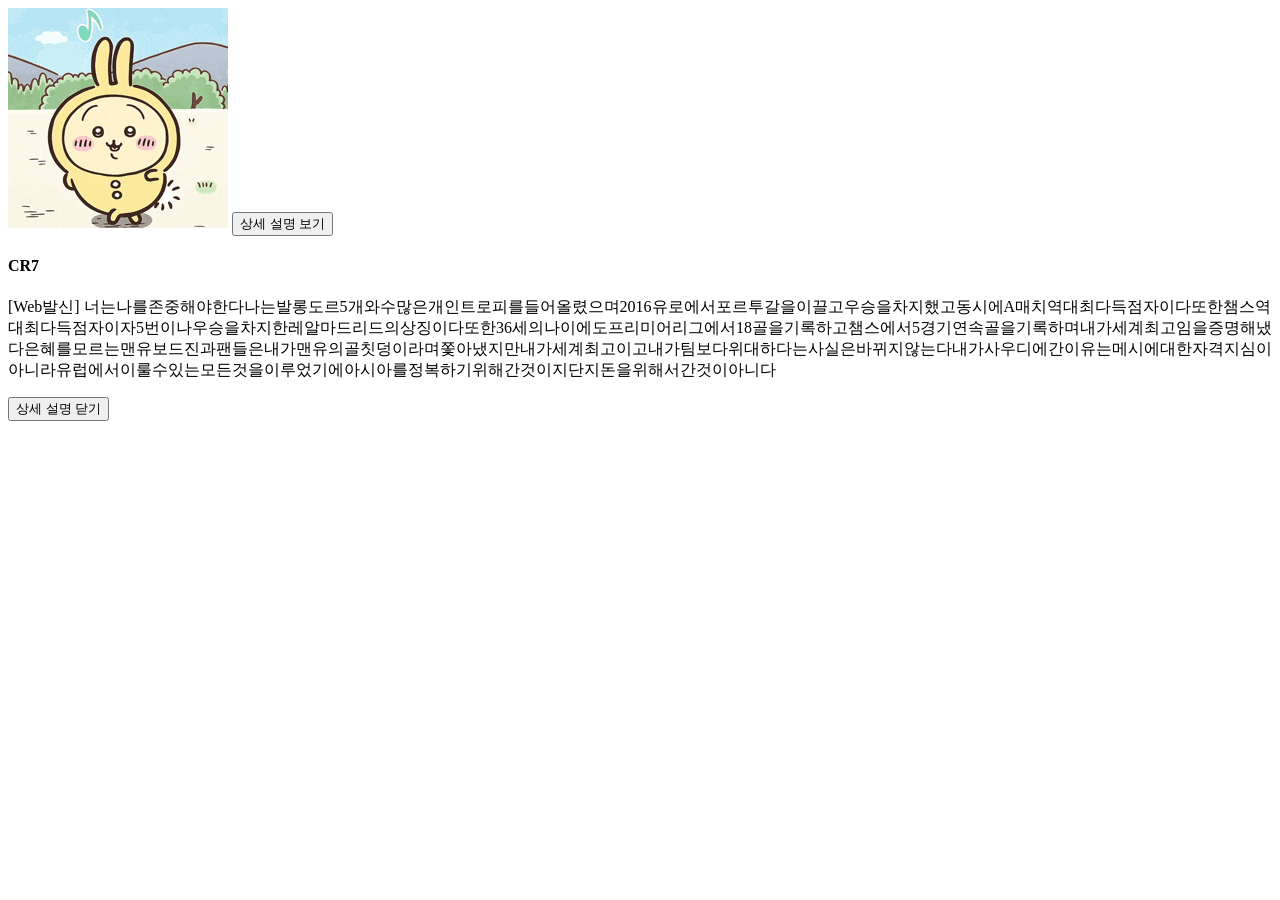
==== index.html @ 3a57d5e5 "index파일 index파일 및 js추가" ====
<!DOCTYPE html>
<html lang="ko">
    <head>
        <meta charset="utf-8">
        <meta name="viewport" content="width=device-width, initial-scale=1">
        <meta http-equiv="X-UA-compatible" content= "ie=edge">
        <title>자바스크립트 이벤트</title>
        <!--<link rel="stylesheet" href ="9rd.js">-->
    </head>
    <body>
        <div id = "item">
            <img src = "우사기 2번.gif" alt = "">
            <button class = "over" id = "open" onclick="showDetail()">상세 설명 보기</button>
            <div id = "desc" class = "detail">
                <h4>CR7</h4>
                <p>[Web발신]
너는나를존중해야한다나는발롱도르5개와수많은개인트로피를들어올렸으며2016유로에서포르투갈을이끌고우승을차지했고동시에A매치역대최다득점자이다또한챔스역대최다득점자이자5번이나우승을차지한레알마드리드의상징이다또한36세의나이에도프리미어리그에서18골을기록하고챔스에서5경기연속골을기록하며내가세계최고임을증명해냈다은혜를모르는맨유보드진과팬들은내가맨유의골칫덩이라며쫓아냈지만내가세계최고이고내가팀보다위대하다는사실은바뀌지않는다내가사우디에간이유는메시에대한자격지심이아니라유럽에서이룰수있는모든것을이루었기에아시아를정복하기위해간것이지단지돈을위해서간것이아니다</p>
                <button id = "close"onclick="hideDetail()">상세 설명 닫기</button>
            </div>
        </div>
        
        <script src = "9rd.js"></script>
    </body>
</html>
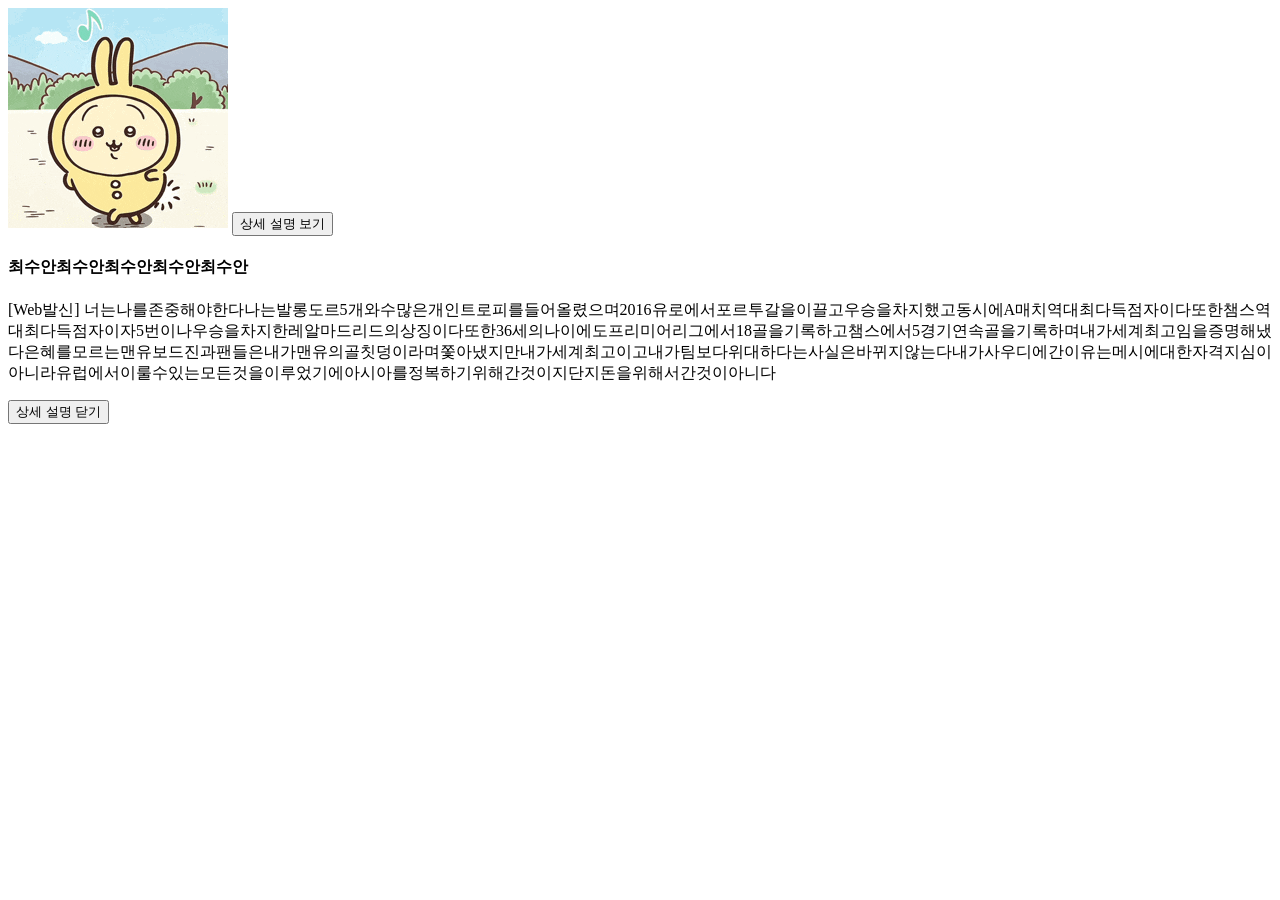
==== commit abb1ea7a: "Modify title and content in index.html Updated the title and content in index.html." ====
--- a/index.html
+++ b/index.html
@@ -4,7 +4,7 @@
         <meta charset="utf-8">
         <meta name="viewport" content="width=device-width, initial-scale=1">
         <meta http-equiv="X-UA-compatible" content= "ie=edge">
-        <title>자바스크립트 이벤트</title>
+        <title>2026년 10월 17일</title>
         <!--<link rel="stylesheet" href ="9rd.js">-->
     </head>
     <body>
@@ -12,7 +12,7 @@
             <img src = "우사기 2번.gif" alt = "">
             <button class = "over" id = "open" onclick="showDetail()">상세 설명 보기</button>
             <div id = "desc" class = "detail">
-                <h4>CR7</h4>
+                <h4>최수안최수안최수안최수안최수안</h4>
                 <p>[Web발신]
 너는나를존중해야한다나는발롱도르5개와수많은개인트로피를들어올렸으며2016유로에서포르투갈을이끌고우승을차지했고동시에A매치역대최다득점자이다또한챔스역대최다득점자이자5번이나우승을차지한레알마드리드의상징이다또한36세의나이에도프리미어리그에서18골을기록하고챔스에서5경기연속골을기록하며내가세계최고임을증명해냈다은혜를모르는맨유보드진과팬들은내가맨유의골칫덩이라며쫓아냈지만내가세계최고이고내가팀보다위대하다는사실은바뀌지않는다내가사우디에간이유는메시에대한자격지심이아니라유럽에서이룰수있는모든것을이루었기에아시아를정복하기위해간것이지단지돈을위해서간것이아니다</p>
                 <button id = "close"onclick="hideDetail()">상세 설명 닫기</button>
@@ -21,4 +21,4 @@
         
         <script src = "9rd.js"></script>
     </body>
-</html>+</html>
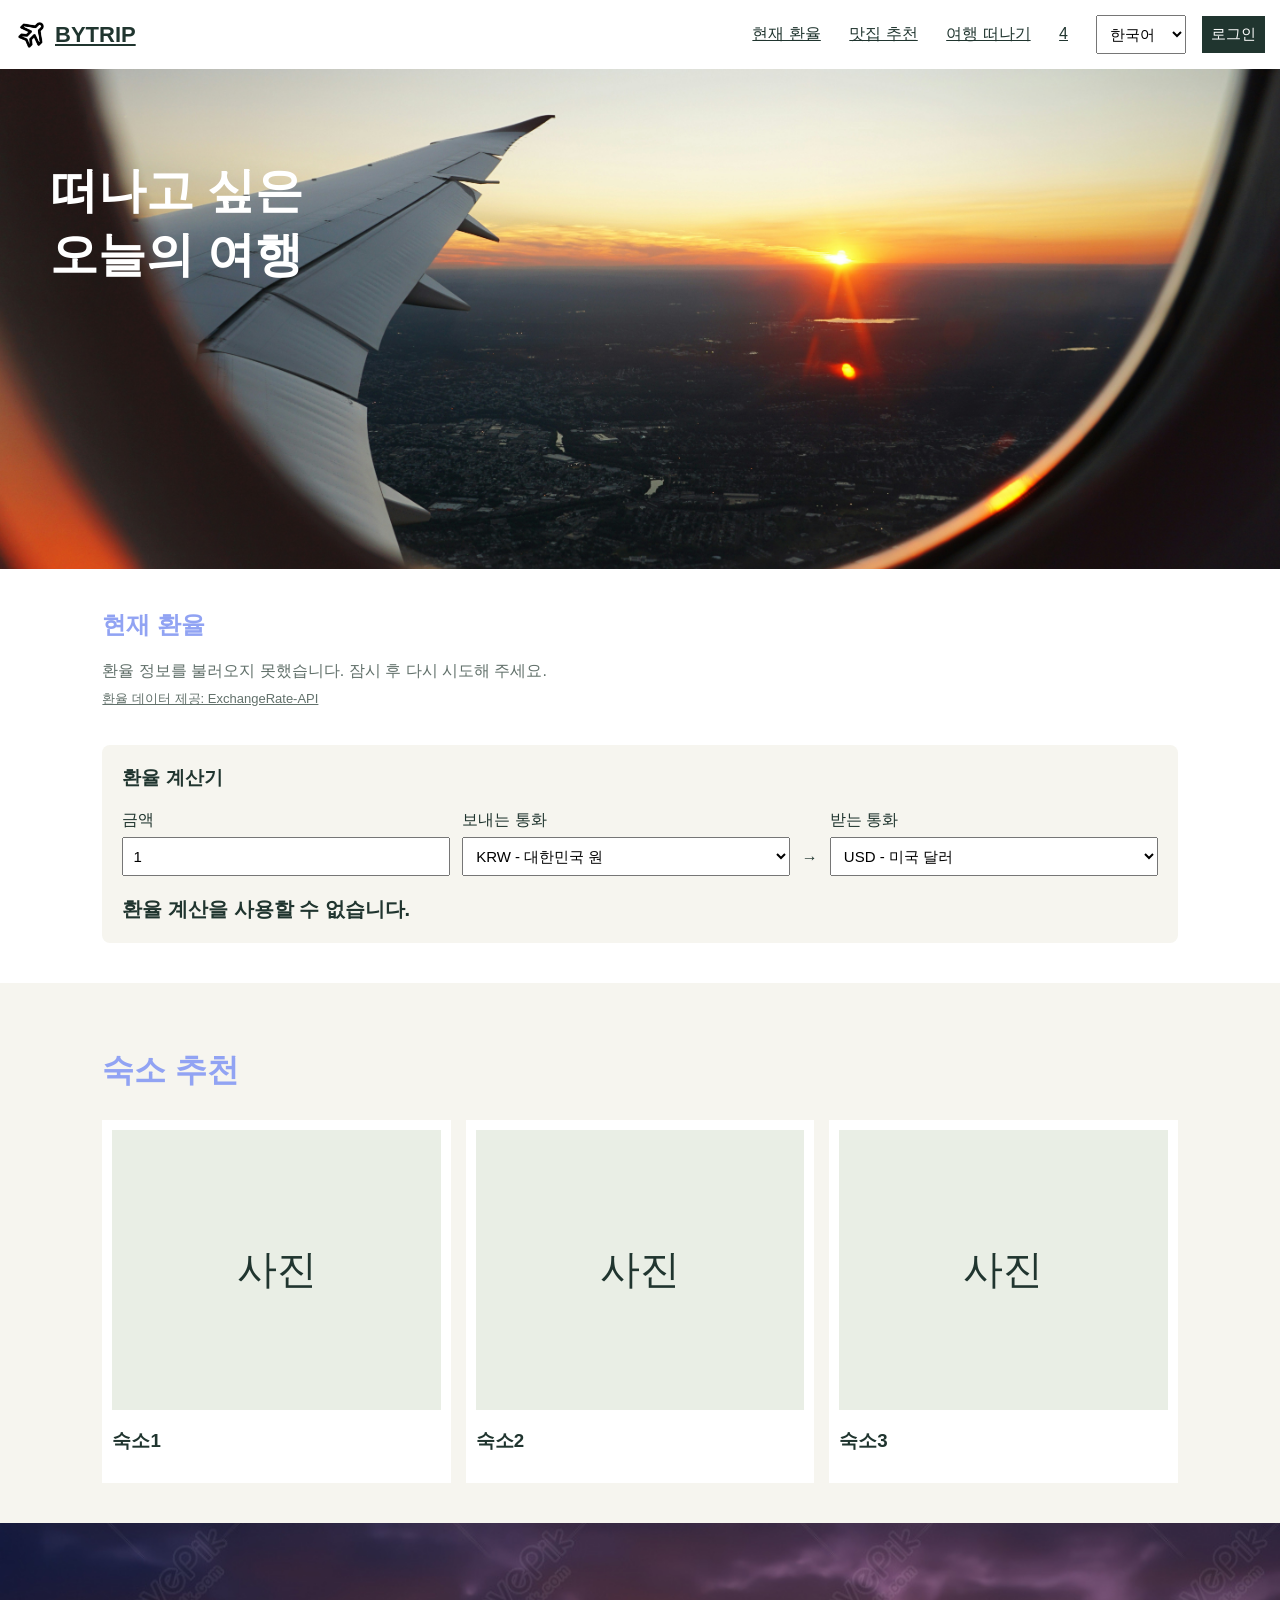
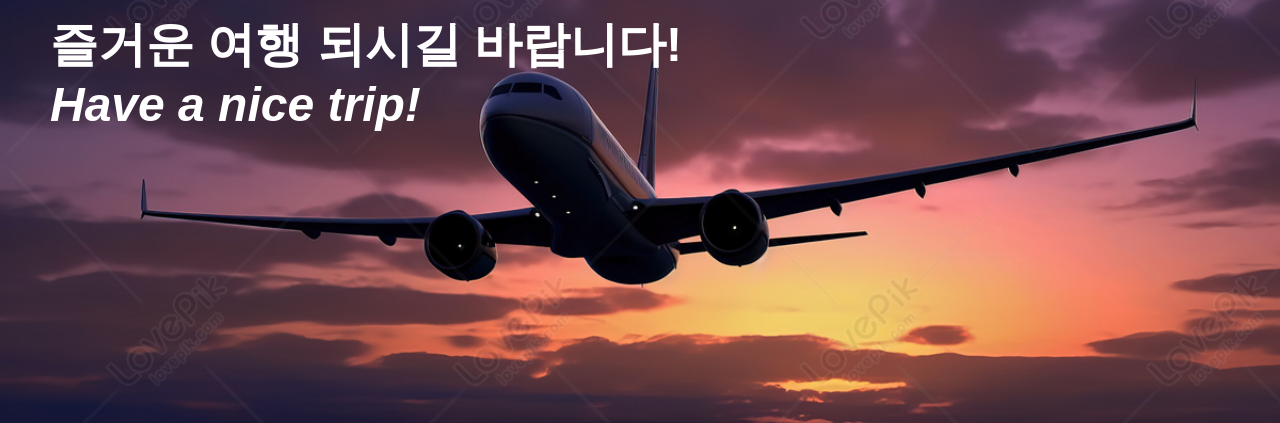
==== commit 534d6c10: "홈페이지 중간고사 중간고사 넣음" ====
--- a/index.html
+++ b/index.html
@@ -1,24 +1,132 @@
 <!DOCTYPE html>
 <html lang="ko">
-    <head>
-        <meta charset="utf-8">
-        <meta name="viewport" content="width=device-width, initial-scale=1">
-        <meta http-equiv="X-UA-compatible" content= "ie=edge">
-        <title>2026년 10월 17일</title>
-        <!--<link rel="stylesheet" href ="9rd.js">-->
-    </head>
-    <body>
-        <div id = "item">
-            <img src = "우사기 2번.gif" alt = "">
-            <button class = "over" id = "open" onclick="showDetail()">상세 설명 보기</button>
-            <div id = "desc" class = "detail">
-                <h4>최수안최수안최수안최수안최수안</h4>
-                <p>[Web발신]
-너는나를존중해야한다나는발롱도르5개와수많은개인트로피를들어올렸으며2016유로에서포르투갈을이끌고우승을차지했고동시에A매치역대최다득점자이다또한챔스역대최다득점자이자5번이나우승을차지한레알마드리드의상징이다또한36세의나이에도프리미어리그에서18골을기록하고챔스에서5경기연속골을기록하며내가세계최고임을증명해냈다은혜를모르는맨유보드진과팬들은내가맨유의골칫덩이라며쫓아냈지만내가세계최고이고내가팀보다위대하다는사실은바뀌지않는다내가사우디에간이유는메시에대한자격지심이아니라유럽에서이룰수있는모든것을이루었기에아시아를정복하기위해간것이지단지돈을위해서간것이아니다</p>
-                <button id = "close"onclick="hideDetail()">상세 설명 닫기</button>
-            </div>
+<head>
+  <meta charset="UTF-8">
+  <title>BYTRIP</title>
+  <link rel="icon" type="image/png" href="../이미지 폴더/mark.png">
+  <link rel="stylesheet" href="../css/travel-menu.css">
+</head>
+<body>
+  <header>
+    <a class="logo" id="logo" href="#home" onclick="showMenu()">
+      <img class="logo-mark" src="../이미지 폴더/mark.png" alt="">
+      <span id="logo-text">BYTRIP</span>
+    </a>
+    <div class="menu">
+      <a id="exchange-menu-link" href="#exchange" onclick="showExchangePage(); return false;">현재 환율</a>
+      <a href="2.html">맛집 추천</a>
+      <a href="3.html">여행 떠나기</a>
+      <a href="4.html">4</a>
+    </div>
+    <select id="language" onchange="changeLanguage()">
+      <option value="ko">한국어</option>
+      <option value="en">English</option>
+      <option value="zh">中文</option>
+      <option value="ja">日本語</option>
+    </select>
+    <button id="login-button" onclick="showLogin()">로그인</button>
+  </header>
+
+  <main id="menu-page">
+    <section class="trip" id="home">
+      <h1 id="trip-title">떠나고 싶은<br>오늘의 여행</h1>
+    </section>
+
+    <section class="exchange-section" id="exchange">
+      <h2 id="exchange-title">현재 환율</h2>
+      <p id="exchange-date" aria-live="polite">환율 정보를 불러오는 중...</p>
+      <p class="exchange-attribution"><a href="https://www.exchangerate-api.com" target="_blank" rel="noopener noreferrer">환율 데이터 제공: ExchangeRate-API</a></p>
+      <div class="exchange-rates" id="exchange-rates" aria-live="polite"></div>
+
+      <div class="exchange-calculator">
+        <h3 id="calculator-title">환율 계산기</h3>
+        <div class="exchange-fields">
+          <label>
+            <span id="amount-label">금액</span>
+            <input id="exchange-amount" type="number" min="0" step="any" value="1">
+          </label>
+          <label>
+            <span id="from-currency-label">보내는 통화</span>
+            <select id="from-currency">
+              <option value="KRW">KRW - 대한민국 원</option>
+              <option value="USD">USD - 미국 달러</option>
+              <option value="JPY">JPY - 일본 엔</option>
+              <option value="CNY">CNY - 중국 위안</option>
+              <option value="EUR">EUR - 유로</option>
+              <option value="HKD">HKD - 홍콩 달러</option>
+              <option value="IDR">IDR - 인도네시아 루피아</option>
+              <option value="INR">INR - 인도 루피</option>
+              <option value="MYR">MYR - 말레이시아 링깃</option>
+              <option value="PHP">PHP - 필리핀 페소</option>
+              <option value="SGD">SGD - 싱가포르 달러</option>
+              <option value="THB">THB - 태국 바트</option>
+            </select>
+          </label>
+          <span class="exchange-arrow" aria-hidden="true">→</span>
+          <label>
+            <span id="to-currency-label">받는 통화</span>
+            <select id="to-currency">
+              <option value="USD">USD - 미국 달러</option>
+              <option value="KRW">KRW - 대한민국 원</option>
+              <option value="JPY">JPY - 일본 엔</option>
+              <option value="CNY">CNY - 중국 위안</option>
+              <option value="EUR">EUR - 유로</option>
+              <option value="HKD">HKD - 홍콩 달러</option>
+              <option value="IDR">IDR - 인도네시아 루피아</option>
+              <option value="INR">INR - 인도 루피</option>
+              <option value="MYR">MYR - 말레이시아 링깃</option>
+              <option value="PHP">PHP - 필리핀 페소</option>
+              <option value="SGD">SGD - 싱가포르 달러</option>
+              <option value="THB">THB - 태국 바트</option>
+            </select>
+          </label>
         </div>
-        
-        <script src = "9rd.js"></script>
-    </body>
+        <p class="exchange-result" id="exchange-result" aria-live="polite">환율 정보를 불러오는 중...</p>
+      </div>
+    </section>
+
+    <section id="fansion">
+      <h2 id="fansion-title">숙소 추천</h2>
+      <div class="places">
+        <div class="place">
+          <div class="photo-placeholder">사진</div>
+          <a href="1.html"><h3 id="taj-title">숙소1</h3></a>
+        </div>
+        <div class="place">
+          <div class="photo-placeholder">사진</div>
+          <a href="2.html"><h3 id="osaka-title">숙소2</h3></a>
+        </div>
+        <div class="place">
+          <div class="photo-placeholder">사진</div>
+          <a href="3.html"><h3 id="hoian-title">숙소3</h3></a>
+        </div>
+      </div>
+    </section>
+
+    <section class="trip" id="trips">
+      <h2 id="trips-title">즐거운 여행 되시길 바랍니다!<br><span class="trip-english">Have a nice trip!</span></h2>
+    </section>
+  </main>
+
+  <section class="login-box" id="login-page" style="display: none;">
+    <h1 id="login-title">로그인</h1>
+    <label><span id="id-label">아이디</span><input type="text"></label>
+    <label><span id="password-label">비밀번호</span><input type="password"></label>
+    <button id="login-submit" onclick="showMenu()">로그인</button>
+    <button id="signup-button" onclick="showSignup()">회원가입</button>
+    <button id="menu-button" onclick="showMenu()">메뉴로 돌아가기</button>
+  </section>
+
+  <section class="login-box" id="signup-page" style="display: none;">
+    <h1 id="signup-title">회원가입</h1>
+    <label><span id="email-label">이메일</span><input type="email"></label>
+    <label><span id="phone-label">전화번호</span><input type="tel"></label>
+    <label><span id="name-label">이름</span><input type="text"></label>
+    <label><span id="signup-password-label">비밀번호</span><input type="password"></label>
+    <button id="confirm-button" onclick="signupComplete()">확인</button>
+    <button id="back-login-button" onclick="showLogin()">로그인으로 돌아가기</button>
+  </section>
+
+  <script src="../js/travel-menu.js"></script>
+</body>
 </html>
--- a/css/travel-menu.css
+++ b/css/travel-menu.css
@@ -0,0 +1,246 @@
+body {
+  margin: 0;
+  background: #f6f5ef;
+  color: #20352f;
+  font-family: Arial, sans-serif;
+}
+
+body.login-background {
+  background-image: url("../이미지 폴더/plane2.jpeg");
+  background-position: center;
+  background-size: cover;
+  background-attachment: fixed;
+}
+
+header {
+  display: flex;
+  align-items: center;
+  gap: 16px;
+  padding: 15px;
+  background: #fff;
+}
+
+.logo {
+  display: flex;
+  align-items: center;
+  gap: 8px;
+  margin-right: auto;
+  color: #20352f;
+  font-size: 22px;
+  font-weight: bold;
+}
+
+.logo-mark { width: 32px; height: 32px; }
+
+.trip {
+  height: 400px;
+  padding: 50px;
+  color: #fff;
+  background-image: url("../이미지 폴더/plane.jpeg");
+  background-position: center;
+  background-size: cover;
+}
+
+#trips { background-image: url("../이미지 폴더/plane front.jpg"); }
+
+.trip h1 { font-size: 48px; }
+
+section { padding: 40px 8%; }
+
+section h2 { color: #91a3f3; }
+
+#fansion-title { font-size: 32px; font-weight: 900; }
+
+.exchange-section { background: #fff; }
+
+.exchange-section h2 { margin-top: 0; }
+
+body.exchange-page #menu-page > section:not(#exchange) { display: none; }
+
+#exchange-date { color: #62716b; }
+
+.exchange-attribution { margin-top: -8px; font-size: 13px; }
+
+.exchange-attribution a { color: #62716b; }
+
+.exchange-rates {
+  display: grid;
+  grid-template-columns: repeat(auto-fit, minmax(150px, 1fr));
+  gap: 12px;
+}
+
+.exchange-rate-card {
+  display: grid;
+  gap: 8px;
+  padding: 16px;
+  border-radius: 8px;
+  background: #f6f5ef;
+}
+
+.exchange-rate-card strong { font-size: 18px; }
+
+.exchange-calculator {
+  margin-top: 24px;
+  padding: 20px;
+  border-radius: 8px;
+  background: #f6f5ef;
+}
+
+.exchange-calculator h3 { margin-top: 0; }
+
+.exchange-fields {
+  display: flex;
+  align-items: end;
+  gap: 12px;
+}
+
+.exchange-fields label {
+  display: grid;
+  flex: 1;
+  gap: 6px;
+}
+
+.exchange-fields input,
+.exchange-fields select {
+  box-sizing: border-box;
+  width: 100%;
+  min-width: 0;
+  padding: 9px;
+  font-size: 15px;
+}
+
+.exchange-arrow { padding-bottom: 9px; }
+
+.exchange-result {
+  margin-bottom: 0;
+  font-size: 20px;
+  font-weight: bold;
+}
+
+.places {
+  display: flex;
+  gap: 15px;
+}
+
+.place {
+  width: 33%;
+  padding: 10px;
+  background: #fff;
+}
+
+.place a {
+  color: inherit;
+  text-decoration: none;
+}
+
+.photo-placeholder {
+  display: grid;
+  width: 100%;
+  height: 280px;
+  place-items: center;
+  background: #e9eee5;
+  color: #20352f;
+  font-size: 40px;
+}
+
+#trips-title {
+  color: #fff;
+  font-size: 48px;
+  font-weight: 900;
+}
+
+.trip-english { font-style: italic; }
+
+.world-travel { background: #edf3ee; }
+
+.world-travel-heading { max-width: 680px; }
+
+.world-travel-heading h2 { margin: 4px 0 10px; color: #20352f; font-size: 34px; }
+
+.world-travel-heading > p:not(.section-eyebrow) { margin: 0; color: #62716b; }
+
+.section-eyebrow { margin: 0; color: #55776b; font-size: 13px; font-weight: bold; letter-spacing: .12em; }
+
+.map-layout { display: grid; grid-template-columns: minmax(0, 1.6fr) minmax(260px, .8fr); gap: 24px; margin-top: 26px; align-items: stretch; }
+
+.map-panel, .travel-info-card { border-radius: 16px; background: #fff; box-shadow: 0 8px 24px rgba(32, 53, 47, .08); }
+
+.map-panel { padding: 18px; }
+
+.world-map { display: block; width: 100%; height: auto; border-radius: 10px; background: #cfe8ed; }
+
+.map-land { fill: #b4d2b5; stroke: #7eaa86; stroke-width: 3; stroke-linejoin: round; }
+
+.map-oceania { fill: #b4d2b5; }
+
+.map-region { cursor: pointer; }
+
+.map-region.is-disabled { cursor: not-allowed; opacity: .42; }
+
+.map-region circle { fill: #fff; stroke: #20352f; stroke-width: 3; transition: .2s ease; }
+
+.map-region text { fill: #20352f; font-size: 12px; font-weight: bold; text-anchor: middle; pointer-events: none; }
+
+.map-region:not(.is-disabled):hover circle, .map-region:not(.is-disabled):focus circle, .map-region.is-active circle { fill: #20352f; }
+
+.map-region:not(.is-disabled):hover text, .map-region:not(.is-disabled):focus text, .map-region.is-active text { fill: #fff; }
+
+.map-region:focus { outline: none; }
+
+.map-hint { margin: 13px 0 0; color: #62716b; font-size: 14px; text-align: center; }
+
+.travel-info-card { padding: 28px; }
+
+.travel-info-card h3 { margin: 0 0 7px; color: #20352f; font-size: 28px; }
+
+.travel-info-card .travel-country { margin: 0; color: #55776b; font-weight: bold; }
+
+.travel-info-card .travel-summary { line-height: 1.65; }
+
+.travel-tags { display: flex; flex-wrap: wrap; gap: 8px; padding: 0; list-style: none; }
+
+.travel-tags li { padding: 7px 10px; border-radius: 20px; background: #edf3ee; color: #365a4b; font-size: 14px; }
+
+.travel-tip { margin: 20px 0 0; padding-top: 16px; border-top: 1px solid #dce7de; color: #465b52; line-height: 1.5; }
+
+button, select {
+      padding: 9px;
+  font-size: 15px;
+}
+
+button {
+  border: 0;
+  color: #fff;
+  background: #20352f;
+}
+
+.menu a { margin: 5px 12px; color: #20352f; }
+
+.login-box {
+  width: 500px;
+  max-width: 92%;
+  box-sizing: border-box;
+  margin: 40px auto;
+  padding: 24px;
+  background: rgba(255, 255, 255, 0.88);
+}
+
+.login-box input {
+  width: 100%;
+  box-sizing: border-box;
+  margin: 8px 0 16px;
+  padding: 10px;
+}
+
+@media (max-width: 650px) {
+  .trip { height: 300px; padding: 20px; }
+  .trip h1 { font-size: 36px; }
+  #trips-title { font-size: 36px; }
+  .places { display: block; }
+  .place { width: 100%; margin-bottom: 15px; }
+  .exchange-fields { align-items: stretch; flex-direction: column; }
+  .exchange-arrow { align-self: center; padding: 0; }
+  .map-layout { grid-template-columns: 1fr; }
+  .world-travel-heading h2 { font-size: 28px; }
+  .travel-info-card { padding: 22px; }
+}
